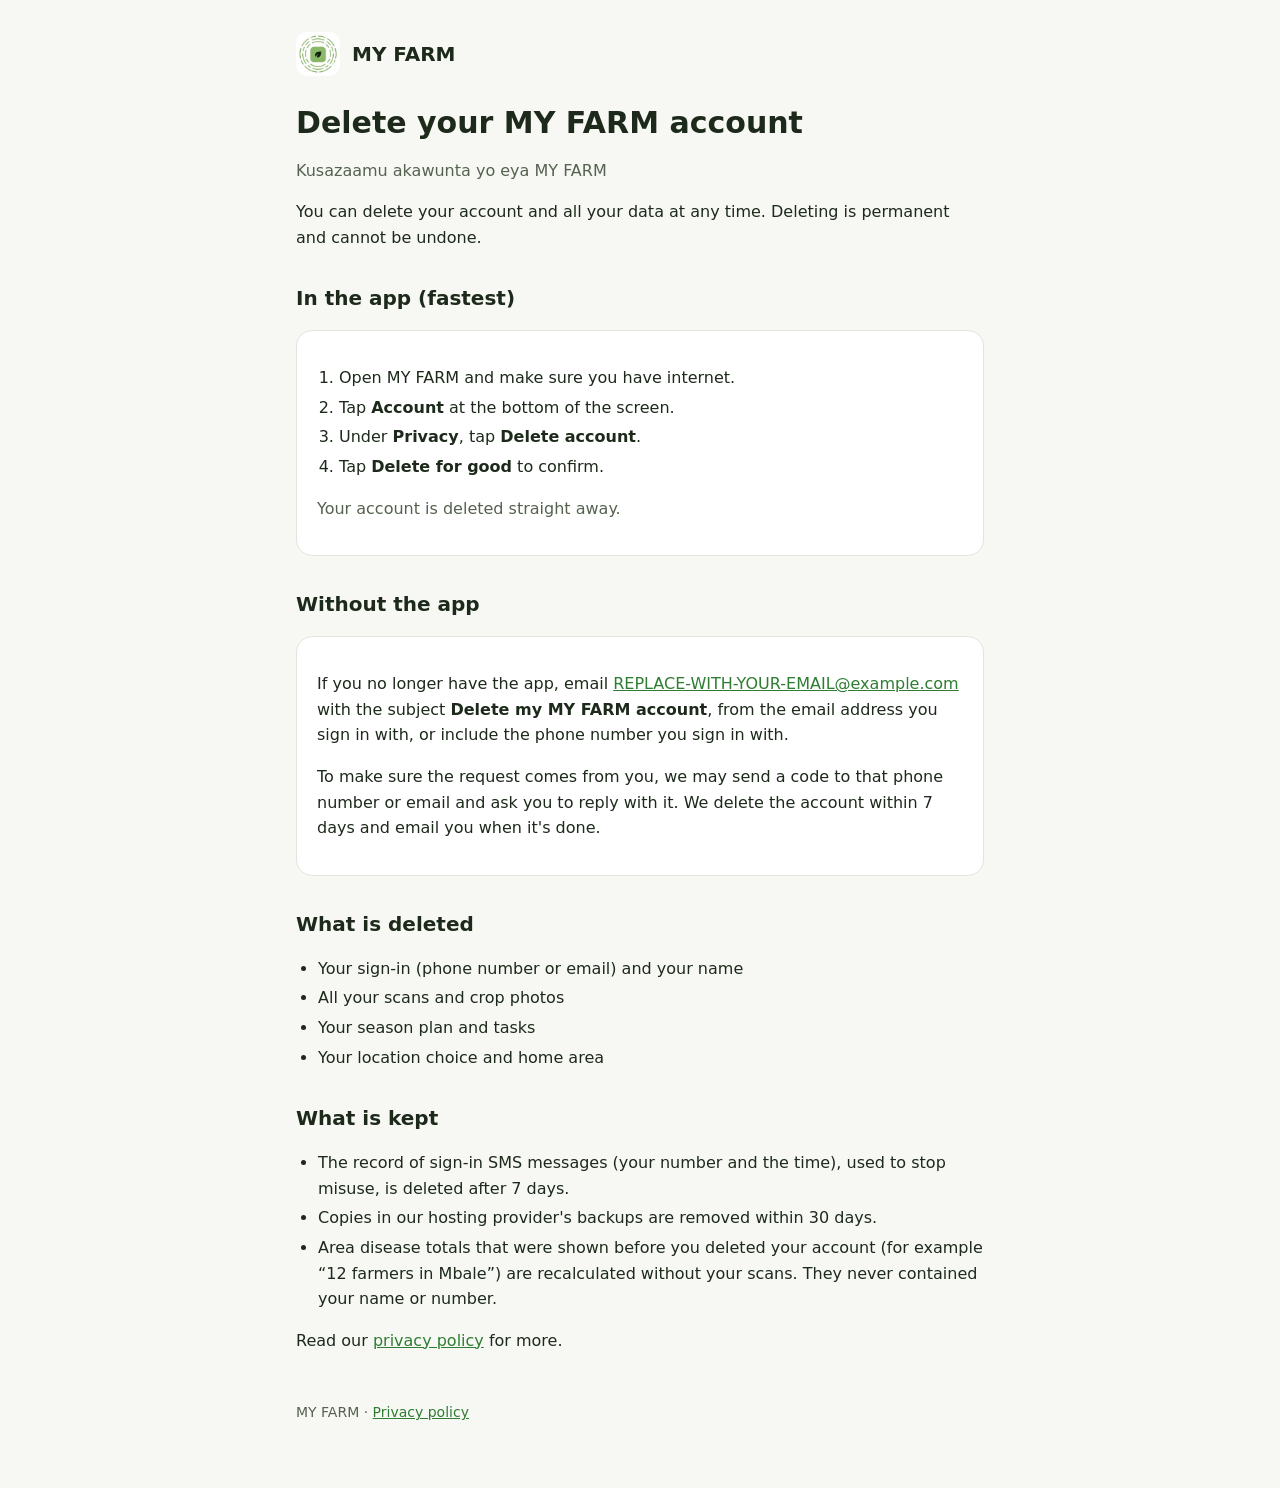
==== docs/delete-account.html @ 73c2d8eb "Phone sign-in by SMS, in-app account deletion, privacy pages - Sign-in screen offers Phone (default)" ====
<!doctype html>
<html lang="en">
<head>
<meta charset="utf-8">
<meta name="viewport" content="width=device-width, initial-scale=1">
<title>Delete MY FARM Account</title>
<link rel="stylesheet" href="style.css">
</head>
<body>
<main>
<header><img src="icon.png" alt=""><a href="index.html">MY FARM</a></header>

<h1>Delete your MY FARM account</h1>
<p class="dim">Kusazaamu akawunta yo eya MY FARM</p>

<p>You can delete your account and all your data at any time. Deleting is
permanent and cannot be undone.</p>

<h2>In the app (fastest)</h2>
<div class="card">
<ol>
  <li>Open MY FARM and make sure you have internet.</li>
  <li>Tap <strong>Account</strong> at the bottom of the screen.</li>
  <li>Under <strong>Privacy</strong>, tap <strong>Delete account</strong>.</li>
  <li>Tap <strong>Delete for good</strong> to confirm.</li>
</ol>
<p class="dim">Your account is deleted straight away.</p>
</div>

<h2>Without the app</h2>
<div class="card">
<p>If you no longer have the app, email
<a href="mailto:REPLACE-WITH-YOUR-EMAIL@example.com?subject=Delete%20my%20MY%20FARM%20account">REPLACE-WITH-YOUR-EMAIL@example.com</a>
with the subject <strong>Delete my MY FARM account</strong>, from the email
address you sign in with, or include the phone number you sign in with.</p>
<p>To make sure the request comes from you, we may send a code to that phone
number or email and ask you to reply with it. We delete the account within
7 days and email you when it's done.</p>
</div>

<h2>What is deleted</h2>
<ul>
  <li>Your sign-in (phone number or email) and your name</li>
  <li>All your scans and crop photos</li>
  <li>Your season plan and tasks</li>
  <li>Your location choice and home area</li>
</ul>

<h2>What is kept</h2>
<ul>
  <li>The record of sign-in SMS messages (your number and the time), used to
    stop misuse, is deleted after 7 days.</li>
  <li>Copies in our hosting provider's backups are removed within 30 days.</li>
  <li>Area disease totals that were shown before you deleted your account
    (for example &ldquo;12 farmers in Mbale&rdquo;) are recalculated without your
    scans. They never contained your name or number.</li>
</ul>

<p>Read our <a href="privacy.html">privacy policy</a> for more.</p>

<footer>MY FARM &middot; <a href="privacy.html">Privacy policy</a></footer>
</main>
</body>
</html>
---- docs/style.css ----
:root {
  --bg: #f7f8f4; --surface: #ffffff; --text: #1d2a1b; --dim: #55624f;
  --primary: #2e7d32; --border: #e1e6dc;
}
@media (prefers-color-scheme: dark) {
  :root { --bg: #121611; --surface: #1b2119; --text: #e8eee4; --dim: #a7b3a1;
          --primary: #81c784; --border: #2c3529; }
}
* { box-sizing: border-box; }
body { margin: 0; background: var(--bg); color: var(--text);
  font: 16px/1.6 system-ui, -apple-system, "Segoe UI", Roboto, sans-serif; }
main { max-width: 720px; margin: 0 auto; padding: 32px 16px 64px; }
header { display: flex; align-items: center; gap: 12px; margin-bottom: 28px; }
header img { width: 44px; height: 44px; border-radius: 11px; }
header a { color: var(--text); text-decoration: none; font-weight: 800; font-size: 20px; }
h1 { font-size: 30px; line-height: 1.25; margin: 0 0 6px; }
h2 { font-size: 20px; margin: 32px 0 8px; }
p, li { color: var(--text); }
.dim { color: var(--dim); }
a { color: var(--primary); }
.card { background: var(--surface); border: 1px solid var(--border);
  border-radius: 16px; padding: 18px 20px; margin: 16px 0; }
ol, ul { padding-left: 22px; }
li { margin: 4px 0; }
table { width: 100%; border-collapse: collapse; font-size: 15px; }
th, td { text-align: left; vertical-align: top; padding: 10px 8px;
  border-bottom: 1px solid var(--border); }
th { color: var(--dim); font-weight: 600; }
footer { margin-top: 48px; font-size: 14px; color: var(--dim); }
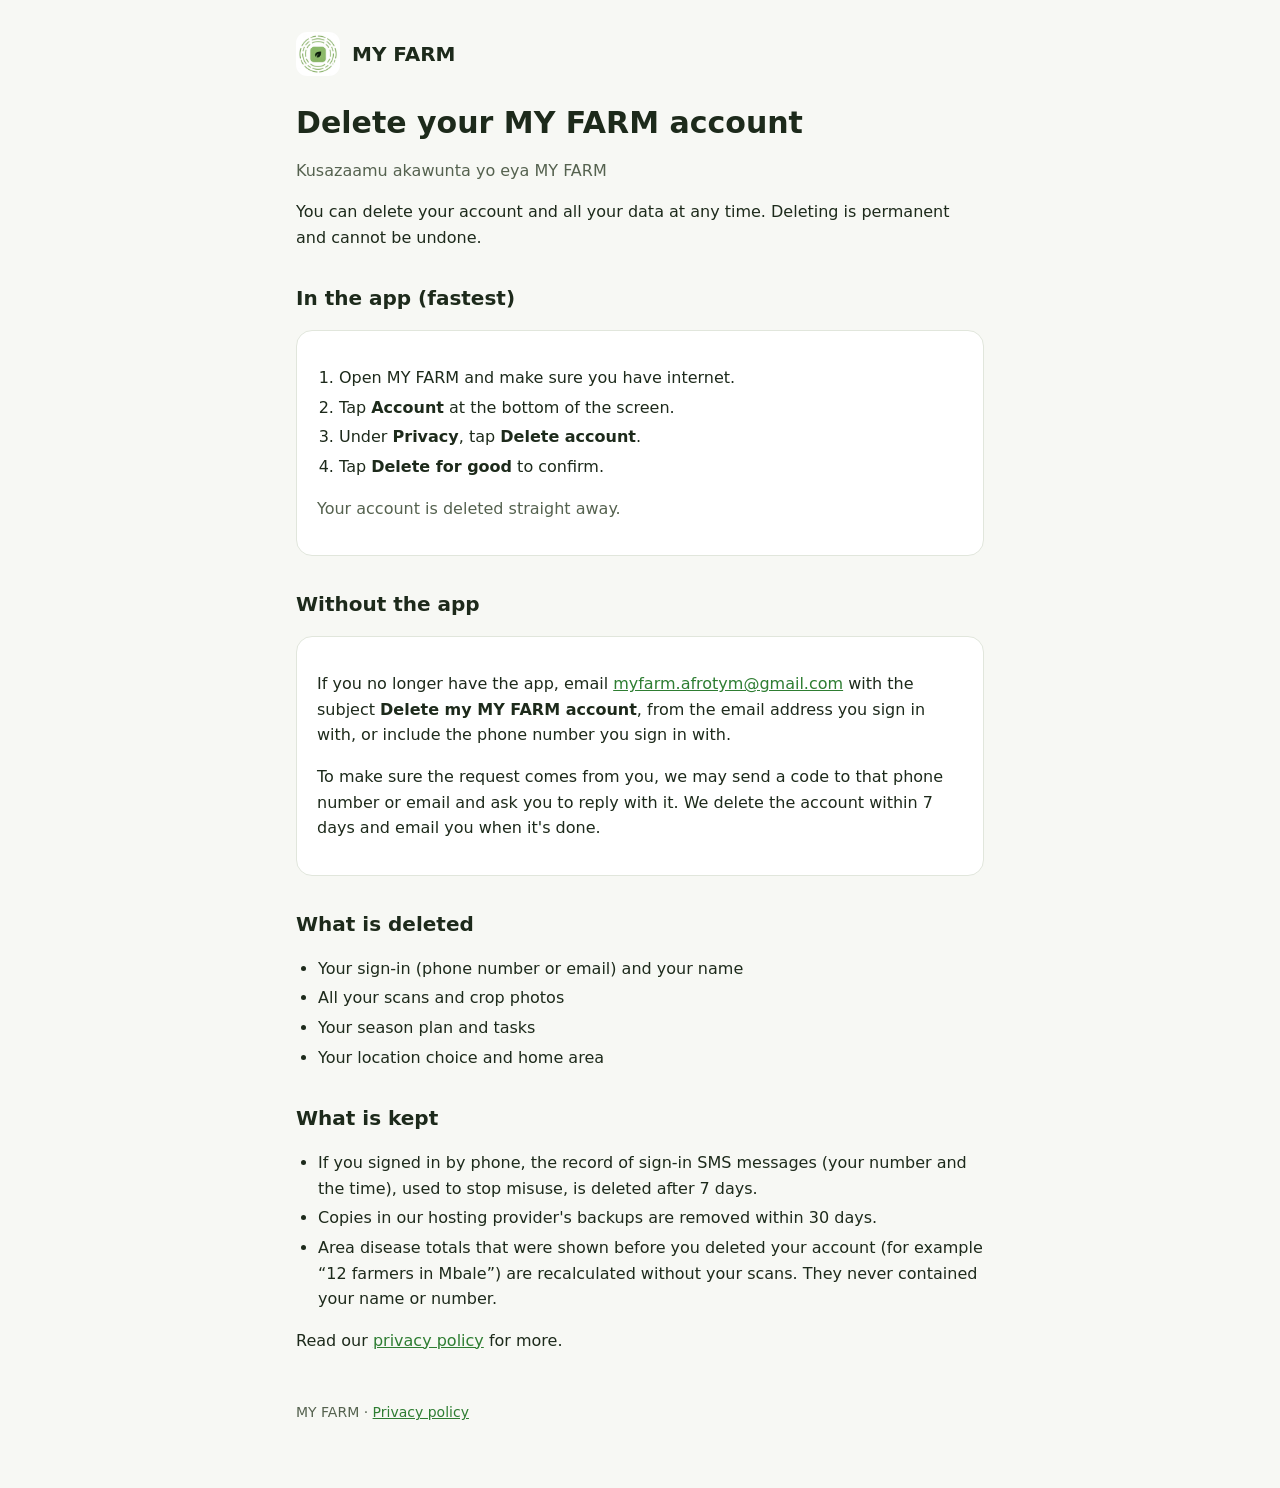
==== commit 4c744266: "Support email myfarm.afrotym@gmail.com on the privacy pages Also: privacy policy and deletion page d" ====
--- a/docs/delete-account.html
+++ b/docs/delete-account.html
@@ -30,7 +30,7 @@
 <h2>Without the app</h2>
 <div class="card">
 <p>If you no longer have the app, email
-<a href="mailto:REPLACE-WITH-YOUR-EMAIL@example.com?subject=Delete%20my%20MY%20FARM%20account">REPLACE-WITH-YOUR-EMAIL@example.com</a>
+<a href="mailto:myfarm.afrotym@gmail.com?subject=Delete%20my%20MY%20FARM%20account">myfarm.afrotym@gmail.com</a>
 with the subject <strong>Delete my MY FARM account</strong>, from the email
 address you sign in with, or include the phone number you sign in with.</p>
 <p>To make sure the request comes from you, we may send a code to that phone
@@ -48,8 +48,8 @@
 
 <h2>What is kept</h2>
 <ul>
-  <li>The record of sign-in SMS messages (your number and the time), used to
-    stop misuse, is deleted after 7 days.</li>
+  <li>If you signed in by phone, the record of sign-in SMS messages (your
+    number and the time), used to stop misuse, is deleted after 7 days.</li>
   <li>Copies in our hosting provider's backups are removed within 30 days.</li>
   <li>Area disease totals that were shown before you deleted your account
     (for example &ldquo;12 farmers in Mbale&rdquo;) are recalculated without your
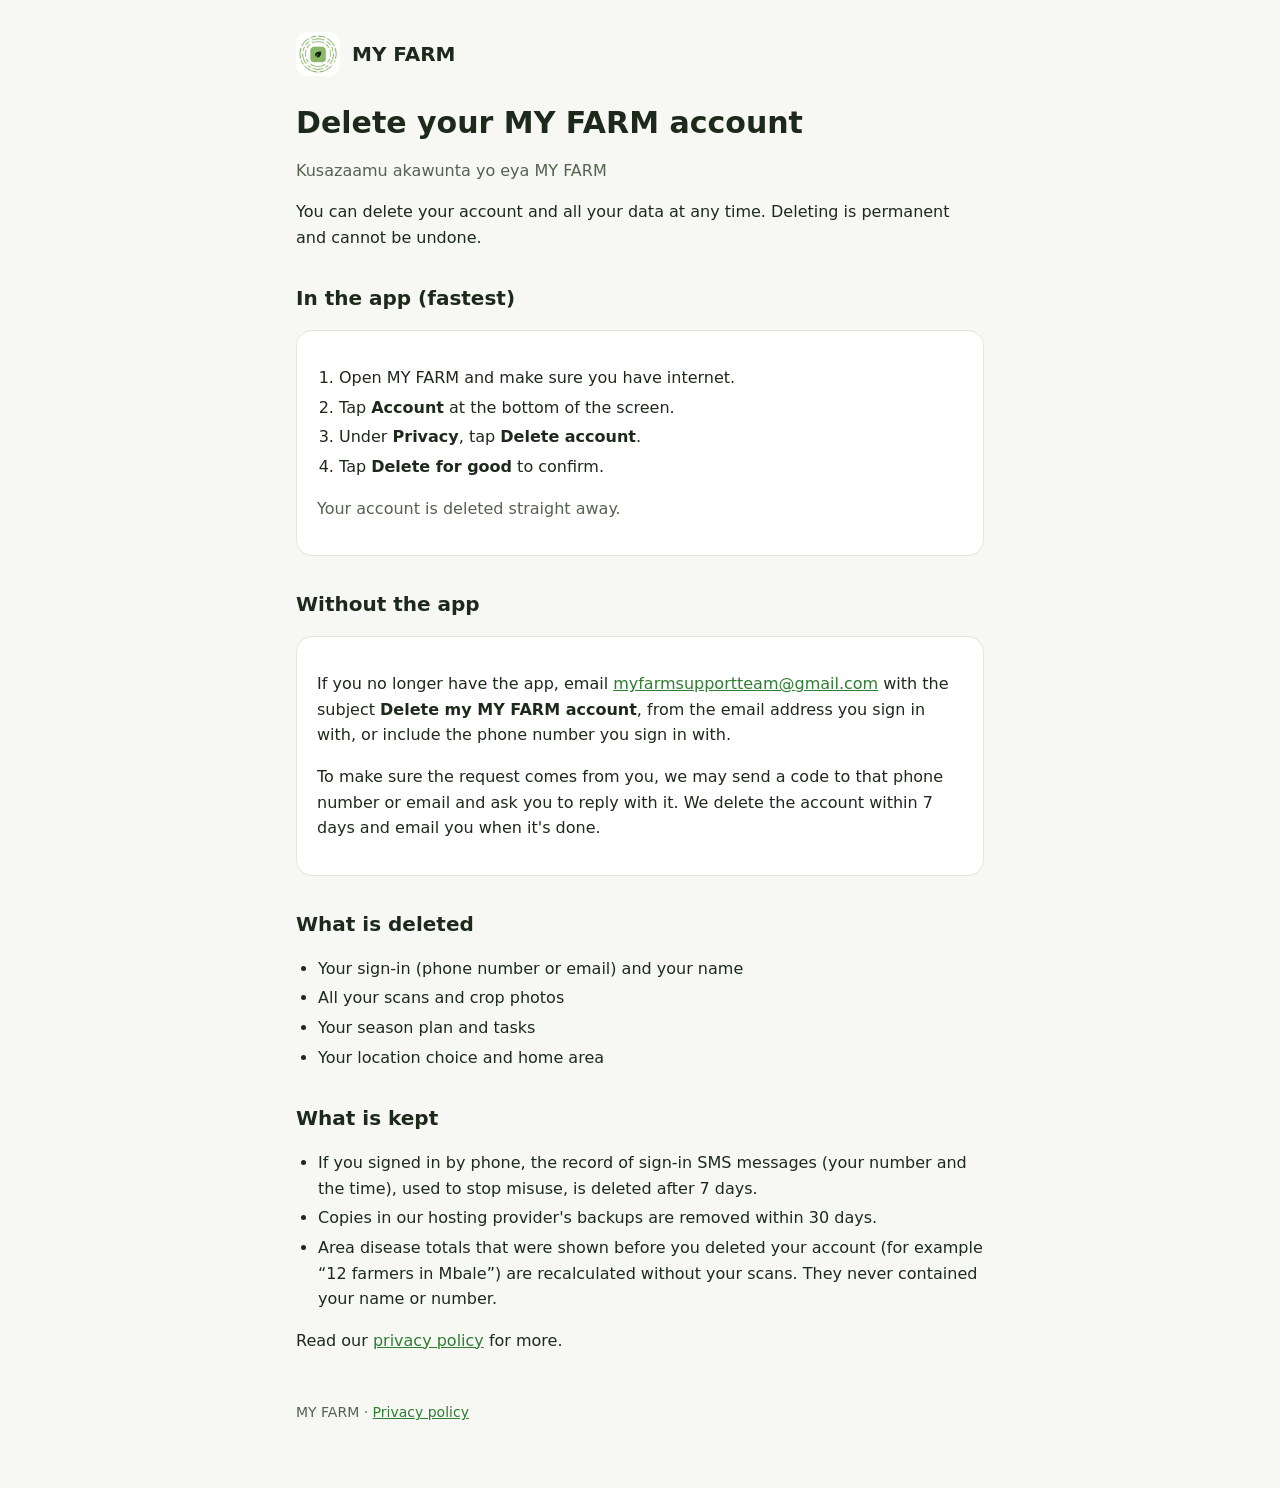
==== commit ecfee41c: "Support email is now myfarmsupportteam@gmail.com Co-Authored-By: Claude Opus 5.5 <noreply@anthropic." ====
--- a/docs/delete-account.html
+++ b/docs/delete-account.html
@@ -30,7 +30,7 @@
 <h2>Without the app</h2>
 <div class="card">
 <p>If you no longer have the app, email
-<a href="mailto:myfarm.afrotym@gmail.com?subject=Delete%20my%20MY%20FARM%20account">myfarm.afrotym@gmail.com</a>
+<a href="mailto:myfarmsupportteam@gmail.com?subject=Delete%20my%20MY%20FARM%20account">myfarmsupportteam@gmail.com</a>
 with the subject <strong>Delete my MY FARM account</strong>, from the email
 address you sign in with, or include the phone number you sign in with.</p>
 <p>To make sure the request comes from you, we may send a code to that phone
